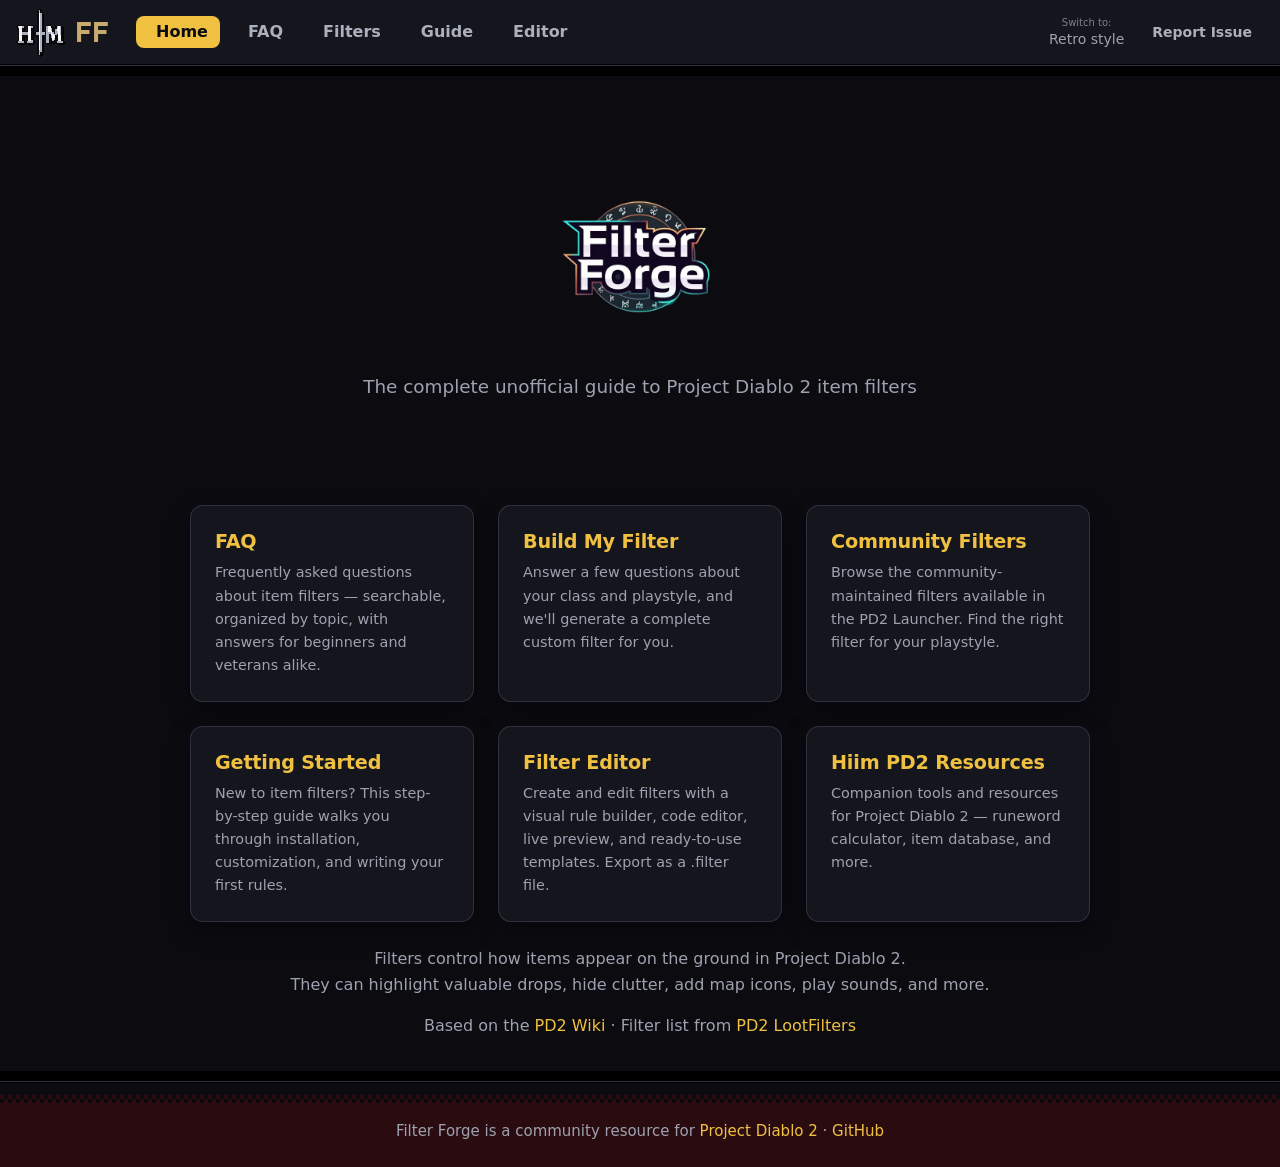
==== index.html @ 800bf3a9 "Make the Modern style the default theme New visitors now get the Modern style; Retro is used only wh" ====
<!DOCTYPE html>
<html lang="en">
<head>
  <meta charset="UTF-8">
  <!-- Google tag (gtag.js) -->
  <script async src="https://www.googletagmanager.com/gtag/js?id=G-MFHSCHGQ9Y"></script>
  <script>
    window.dataLayer = window.dataLayer || [];
    function gtag(){dataLayer.push(arguments);}
    gtag('js', new Date());
    gtag('config', 'G-MFHSCHGQ9Y');
  </script>
  <link rel="icon" href="favicon.ico" type="image/x-icon">
  <meta name="viewport" content="width=device-width, initial-scale=1.0">
  <title>Filter Forge — PD2 Item Filter Resource</title>
  <meta name="description" content="The complete guide to Project Diablo 2 item filters. FAQ, syntax reference, community filters, and getting started guide.">
  <meta property="og:title" content="Filter Forge — PD2 Item Filter Resource">
  <meta property="og:description" content="The complete guide to Project Diablo 2 item filters.">
  <meta property="og:type" content="website">
  <script src="js/theme.js"></script>
  <link rel="stylesheet" href="css/main.css">
</head>
<body>
  <nav class="nav">
    <a href="https://hiimpd2.com" class="nav-home" title="Hiim PD2"><img src="hiimpd2-logo.png" alt="Hiim PD2" class="pixel" width="48" height="48"></a>
    <a href="index.html" class="nav-logo"><img src="logo-nav.png" alt="Filter Forge" class="nav-logo-img"></a>
    <ul class="nav-links" id="nav-links">
      <li><a href="index.html">Home</a></li>
      <li><a href="faq.html">FAQ</a></li>
      <li><a href="filters.html">Filters</a></li>
      <li><a href="guide.html">Guide</a></li>
      <li><a href="editor.html">Editor</a></li>
      <li class="nav-theme-item"><button type="button" class="theme-toggle" aria-label="Switch to the retro style" title="Switch to the retro style"><span class="theme-toggle-hint">Switch to:</span> <span class="theme-toggle-label">Retro style</span></button></li>
    </ul>
    <button type="button" class="theme-toggle" aria-label="Switch to the retro style" title="Switch to the retro style"><span class="theme-toggle-hint">Switch to:</span> <span class="theme-toggle-label">Retro style</span></button>
    <a href="https://github.com/Maaaaaarrk/FilterForge/issues" target="_blank" rel="noopener" class="nav-issue-btn" title="Report an issue">Report Issue</a>
    <button class="nav-hamburger" aria-label="Toggle navigation" aria-controls="nav-links" aria-expanded="false">&#9776;</button>
  </nav>

  <main class="main-content">
    <div class="container">
      <section class="hero">
        <h1><img src="logo.png" alt="Filter Forge" class="hero-logo"></h1>
        <p class="tagline">The complete unofficial guide to Project Diablo 2 item filters</p>
      </section>

      <div class="card-grid">
        <div class="card">
          <a href="faq.html">
            <h2>FAQ</h2>
            <p>Frequently asked questions about item filters — searchable, organized by topic, with answers for beginners and veterans alike.</p>
          </a>
        </div>
        <div class="card">
          <a href="editor.html?wizard=true">
            <h2>Build My Filter</h2>
            <p>Answer a few questions about your class and playstyle, and we'll generate a complete custom filter for you.</p>
          </a>
        </div>
        <div class="card">
          <a href="filters.html">
            <h2>Community Filters</h2>
            <p>Browse the community-maintained filters available in the PD2 Launcher. Find the right filter for your playstyle.</p>
          </a>
        </div>
        <div class="card">
          <a href="guide.html">
            <h2>Getting Started</h2>
            <p>New to item filters? This step-by-step guide walks you through installation, customization, and writing your first rules.</p>
          </a>
        </div>
        <div class="card">
          <a href="editor.html">
            <h2>Filter Editor</h2>
            <p>Create and edit filters with a visual rule builder, code editor, live preview, and ready-to-use templates. Export as a .filter file.</p>
          </a>
        </div>
        <div class="card">
          <a href="https://maaaaaarrk.github.io/Hiim-PD2-Resources/" target="_blank" rel="noopener">
            <h2>Hiim PD2 Resources</h2>
            <p>Companion tools and resources for Project Diablo 2 — runeword calculator, item database, and more.</p>
          </a>
        </div>
      </div>

      <div class="mt-3 text-center">
        <p class="text-muted">Filters control how items appear on the ground in Project Diablo 2.<br>
        They can highlight valuable drops, hide clutter, add map icons, play sounds, and more.</p>
        <p class="text-muted mt-2">
          Based on the <a href="https://wiki.projectdiablo2.com/wiki/Item_Filtering" target="_blank" rel="noopener">PD2 Wiki</a> &middot;
          Filter list from <a href="https://github.com/Project-Diablo-2/LootFilters" target="_blank" rel="noopener">PD2 LootFilters</a>
        </p>
      </div>
    </div>
  </main>

  <footer class="footer">
    <p>Filter Forge is a community resource for <a href="https://www.projectdiablo2.com/" target="_blank" rel="noopener">Project Diablo 2</a> &middot; <a href="https://github.com/Maaaaaarrk/FilterForge" target="_blank" rel="noopener">GitHub</a></p>
  </footer>

  <script src="js/shared.js"></script>
</body>
</html>
---- css/main.css ----
/* ============================================
   Filter Forge — Design System & Shared Styles
   Theme tokens match hiimpd2.com: Modern is the
   default (html[data-theme='modern']); Retro is the
   base styles, used when no data-theme is set.
   ============================================ */

@font-face {
  font-family: 'Pixelify Sans';
  font-style: normal;
  font-weight: 500;
  font-display: swap;
  src: url('../fonts/pixelify-sans-latin-500-normal.woff2') format('woff2');
}

@font-face {
  font-family: 'Silkscreen';
  font-style: normal;
  font-weight: 400;
  font-display: swap;
  src: url('../fonts/silkscreen-latin-400-normal.woff2') format('woff2');
}

@font-face {
  font-family: 'VT323';
  font-style: normal;
  font-weight: 400;
  font-display: swap;
  src: url('../fonts/vt323-latin-400-normal.woff2') format('woff2');
}

/* CSS Custom Properties */
:root {
  color-scheme: dark;

  --p-void: #0b0b10;
  --p-night: #111118;
  --p-panel: #15151d;
  --p-panel-2: #1f1f2a;
  --p-well: #07070a;
  --p-steel-dk: #2e3140;
  --p-steel: #5a5f6e;
  --p-steel-lt: #8a8f9c;
  --p-silver: #aab0bc;
  --p-white: #f7f7f7;
  --p-blood-dk: #2a0b10;
  --p-blood: #5c0f14;
  --p-ember: #a3241a;
  --p-gold-dk: #9c6a14;
  --p-gold: #f0c040;
  --p-gold-lt: #ffe488;
  --p-gold-hover: #ffd24f;
  --p-slate: #3a3d4c;
  --p-slate-lt: #6e7384;
  --ink: #000;

  --bg: var(--p-void);
  --surface: var(--p-panel);
  --surface-raised: var(--p-panel-2);
  --surface-sunken: var(--p-well);
  --surface-hover: #2a2a38;
  --border: var(--p-steel-dk);
  --border-strong: var(--p-steel);
  --border-control: var(--p-slate-lt);
  --frame: var(--p-steel-lt);
  --frame-hi: var(--p-gold);
  --text: #d8d8e0;
  --text-muted: #9ea2b0;
  --text-dim: #8e92a0;
  --text-strong: var(--p-white);
  --heading: var(--p-gold);
  --accent: var(--p-gold);
  --accent-strong: var(--p-gold-lt);
  --accent-shade: var(--p-gold-dk);
  --accent-contrast: var(--p-void);
  --accent-tint: color-mix(in srgb, var(--accent) 14%, transparent);
  --success-tint: color-mix(in srgb, var(--success-text) 10%, transparent);
  --warning-tint: color-mix(in srgb, var(--warning-text) 10%, transparent);
  --danger-tint: color-mix(in srgb, var(--danger-text) 12%, transparent);
  --danger: var(--p-ember);
  --danger-text: #ff6b57;
  --success: #2f8a3c;
  --success-text: #7fe08a;
  --warning-text: var(--p-gold);
  --info-text: #8fb4ff;
  --scrim: rgb(0 0 0 / 0.7);

  --code-comment: var(--text-dim);
  --code-keyword: var(--accent);
  --code-condition: var(--info-text);
  --code-output: var(--text-strong);

  --game-black: #000;
  --game-gray: #808080;
  --game-red: #ff4040;
  --game-green: #00c000;
  --game-blue: #6464ff;
  --game-gold: #c8a040;
  --game-yellow: #ffff40;
  --game-orange: #ff8000;

  --font-heading: 'Pixelify Sans', 'Silkscreen', monospace;
  --font-ui: 'Silkscreen', 'Pixelify Sans', monospace;
  --font-num: 'VT323', ui-monospace, monospace;
  --font-mono: 'VT323', ui-monospace, 'Cascadia Mono', Consolas, monospace;
  --font-code: 'Cascadia Code', 'Fira Code', Consolas, monospace;
  --font-body: system-ui, -apple-system, 'Segoe UI', Roboto, sans-serif;

  --px: 4px;
  --px2: 8px;
  --radius: 0;
  --panel-radius: 0;
  --space-1: 4px;
  --space-2: 8px;
  --space-3: 16px;
  --space-4: 24px;
  --nav-height: 64px;
  --nav-bar-edge: 12px;
  --content-max-width: 900px;

  --outline: 0 calc(-1 * var(--px)) 0 0 var(--ink), 0 var(--px) 0 0 var(--ink), calc(-1 * var(--px)) 0 0 0 var(--ink),
    var(--px) 0 0 0 var(--ink);
  --focus-ring: 0 calc(-1 * var(--px)) 0 0 var(--p-gold), 0 var(--px) 0 0 var(--p-gold),
    calc(-1 * var(--px)) 0 0 0 var(--p-gold), var(--px) 0 0 0 var(--p-gold);
  --drop: var(--px2) var(--px2) 0 0 rgb(0 0 0 / 0.55);
  --dither: repeating-conic-gradient(var(--p-void) 0 25%, var(--p-night) 0 50%) 0 0 / var(--px2) var(--px2);
  --cursor-shape: polygon(0 0, 50% 0, 50% 17%, 100% 17%, 100% 83%, 50% 83%, 50% 100%, 0 100%);
  --step: 120ms steps(2, end);
  --text-case: uppercase;
  --font-smoothing: none;
  --heading-shadow: 2px 2px 0 var(--ink);
  --heading-weight: 500;
  --ui-weight: 400;
  --num-scale: 1;

  --button-bg: var(--p-slate);
  --button-shadow: var(--outline), inset calc(-1 * var(--px)) calc(-1 * var(--px)) 0 0 var(--p-steel-dk),
    inset var(--px) var(--px) 0 0 var(--p-slate-lt);
  --button-shadow-pressed: var(--outline), inset var(--px) var(--px) 0 0 var(--p-steel-dk);
  --button-primary-shadow: var(--outline), inset calc(-1 * var(--px)) calc(-1 * var(--px)) 0 0 var(--accent-shade),
    inset var(--px) var(--px) 0 0 var(--accent-strong);
  --button-primary-hover: var(--p-gold-hover);
  --chip-shadow: 0 0 0 2px var(--ink), inset calc(-1 * var(--px)) calc(-1 * var(--px)) 0 0 var(--p-steel-dk);
  --chip-shadow-on: 0 0 0 2px var(--ink), inset var(--px) var(--px) 0 0 var(--accent-shade);
  --panel-bg: linear-gradient(var(--surface-raised) 0 var(--px2), var(--surface) var(--px2));
  --panel-shadow: var(--outline), inset 0 0 0 var(--px) var(--frame), inset 0 0 0 var(--px2) var(--ink), var(--drop);
  --panel-shadow-hover: var(--outline), inset 0 0 0 var(--px) var(--accent), inset 0 0 0 var(--px2) var(--ink), var(--drop);
  --panel-header-bg: var(--p-blood-dk);
  --panel-pad: var(--px2);
  --well-shadow: var(--outline), inset var(--px) var(--px) 0 0 var(--ink);
  --select-arrow: url("data:image/svg+xml,%3Csvg xmlns='http://www.w3.org/2000/svg' viewBox='0 0 4 3' shape-rendering='crispEdges'%3E%3Cpath fill='%23f0c040' d='M0 0h4v1H0zM1 1h2v1H1z'/%3E%3C/svg%3E");
}

html[data-theme='modern'] {
  --font-heading: var(--font-body);
  --font-ui: var(--font-body);
  --font-num: var(--font-body);
  --font-mono: ui-monospace, 'Cascadia Mono', Consolas, monospace;

  --px: 1px;
  --px2: 2px;
  --radius: 8px;
  --panel-radius: 12px;
  --outline: 0 0 0 1px var(--border);
  --focus-ring: 0 0 0 2px var(--accent);
  --drop: 0 8px 24px rgb(0 0 0 / 0.35);
  --dither: var(--bg);
  --step: 150ms ease;
  --frame: var(--border);
  --frame-hi: transparent;
  --text-case: none;
  --font-smoothing: antialiased;
  --heading-shadow: none;
  --heading-weight: 700;
  --ui-weight: 600;
  --num-scale: 0.78;

  --button-bg: var(--surface-raised);
  --button-shadow: 0 0 0 1px var(--border-strong);
  --button-shadow-pressed: 0 0 0 1px var(--border-strong);
  --button-primary-shadow: none;
  --button-primary-hover: var(--accent-strong);
  --chip-shadow: 0 0 0 1px var(--border);
  --chip-shadow-on: none;
  --panel-bg: var(--surface);
  --panel-shadow: 0 0 0 1px var(--border), var(--drop);
  --panel-shadow-hover: 0 0 0 1px var(--accent), var(--drop);
  --panel-header-bg: var(--surface-raised);
  --panel-pad: 0px;
  --well-shadow: 0 0 0 1px var(--border);

  font-variant-numeric: tabular-nums;
}

/* Reset */
*, *::before, *::after {
  box-sizing: border-box;
  margin: 0;
  padding: 0;
}

html {
  scroll-behavior: smooth;
  scroll-padding-top: calc(var(--nav-height) + var(--nav-bar-edge) + 20px);
}

body {
  font-family: var(--font-body);
  background: var(--bg);
  background: var(--dither);
  color: var(--text);
  line-height: 1.6;
  min-height: 100vh;
  display: flex;
  flex-direction: column;
  overflow-x: clip;
}

img.pixel {
  image-rendering: pixelated;
}

:focus-visible {
  outline: none;
  box-shadow: var(--focus-ring);
}

/* Typography */
h1, h2, h3, h4, h5, h6 {
  font-family: var(--font-heading);
  font-weight: var(--heading-weight);
  text-transform: var(--text-case);
  color: var(--heading);
  line-height: 1.2;
  letter-spacing: 0.02em;
  text-shadow: var(--heading-shadow);
  -webkit-font-smoothing: var(--font-smoothing);
}

html[data-theme='modern'] :is(h1, h2, h3, h4, h5, h6) {
  letter-spacing: -0.01em;
}

h1 { font-size: clamp(1.75rem, 5vw, 2.25rem); margin-bottom: 1rem; }
h2 { font-size: 1.5rem; margin-bottom: 0.75rem; }
h3 { font-size: 1.2rem; margin-bottom: 0.5rem; }

a {
  color: var(--accent);
  text-decoration: none;
  transition: color var(--step);
}

a:hover {
  color: var(--accent-strong);
  text-decoration: underline;
  text-decoration-thickness: 2px;
  text-underline-offset: 4px;
}

p { margin-bottom: 0.75rem; }

code {
  font-family: var(--font-mono);
  font-size: calc(1.2em * var(--num-scale));
  color: var(--text-strong);
  background: var(--surface-sunken);
  padding: 0 0.3em;
  border-radius: calc(var(--radius) / 2);
}

pre {
  background: var(--surface-sunken);
  box-shadow: var(--well-shadow);
  border-radius: var(--radius);
  margin: var(--px) var(--px) 1rem;
  padding: 1rem;
  overflow-x: auto;
  position: relative;
}

pre code {
  background: none;
  padding: 0;
  line-height: 1.35;
}

/* Navigation */
.nav {
  position: fixed;
  top: 0;
  left: 0;
  right: 0;
  height: var(--nav-height);
  background: var(--surface);
  box-shadow: 0 var(--px) 0 0 var(--ink), 0 var(--px2) 0 0 var(--p-steel-dk), 0 var(--nav-bar-edge) 0 0 var(--ink);
  display: flex;
  align-items: center;
  gap: var(--space-2);
  padding: 0 var(--space-3);
  z-index: 1000;
}

.nav-home,
.nav-logo {
  display: inline-flex;
  flex: none;
}

.nav-home img {
  display: block;
  width: 48px;
  height: 48px;
  filter: drop-shadow(var(--px) var(--px) 0 var(--ink));
}

.nav-logo {
  margin-right: var(--space-3);
}

.nav-logo-img {
  display: block;
  height: 40px;
  width: auto;
}

.nav-home:focus-visible,
.nav-logo:focus-visible {
  box-shadow: none;
  outline: var(--px) solid var(--accent);
  outline-offset: var(--px);
}

.nav-links {
  display: flex;
  gap: var(--space-2);
  list-style: none;
}

.nav-links a {
  position: relative;
  display: block;
  padding: 4px 12px 4px 20px;
  font-family: var(--font-ui);
  font-size: 16px;
  font-weight: var(--ui-weight);
  line-height: 24px;
  text-transform: var(--text-case);
  color: var(--p-silver);
  border-radius: var(--radius);
  -webkit-font-smoothing: var(--font-smoothing);
}

.nav-links a::before {
  content: '';
  position: absolute;
  left: 6px;
  top: 50%;
  width: 8px;
  height: 12px;
  margin-top: -6px;
  background: currentColor;
  clip-path: var(--cursor-shape);
  opacity: 0;
}

.nav-links a:hover {
  color: var(--accent);
  text-decoration: none;
}

.nav-links a:hover::before {
  opacity: 1;
  animation: pixel-blink 800ms steps(1) infinite;
}

.nav-links a.active {
  color: var(--accent-contrast);
  background: var(--accent);
  box-shadow: var(--button-primary-shadow);
}

.nav-theme-item {
  display: none;
}

.theme-toggle {
  display: flex;
  flex-direction: column;
  align-items: center;
  gap: 2px;
  margin-left: auto;
  padding: var(--space-1) var(--space-2);
  font-family: var(--font-ui);
  font-size: 14px;
  line-height: 1.2;
  text-transform: var(--text-case);
  color: var(--text-muted);
  background: none;
  border: 0;
  border-radius: var(--radius);
  cursor: pointer;
  white-space: nowrap;
  -webkit-font-smoothing: var(--font-smoothing);
}

.theme-toggle-hint {
  font-size: 10px;
  opacity: 0.75;
}

.theme-toggle:hover {
  color: var(--accent-strong);
}

.nav-issue-btn {
  flex: none;
  padding: var(--space-1) 12px;
  font-family: var(--font-ui);
  font-size: 14px;
  font-weight: var(--ui-weight);
  line-height: 20px;
  text-transform: var(--text-case);
  color: var(--p-silver);
  border-radius: var(--radius);
  white-space: nowrap;
  -webkit-font-smoothing: var(--font-smoothing);
}

.nav-issue-btn:hover {
  color: var(--accent);
  background: var(--surface-raised);
  text-decoration: none;
}

.nav-hamburger {
  display: none;
  flex: none;
  min-width: 40px;
  min-height: 40px;
  margin: var(--px);
  padding: 0 10px;
  font-size: 1.25rem;
  line-height: 1;
  color: var(--p-silver);
  background: var(--button-bg);
  border: 0;
  border-radius: var(--radius);
  box-shadow: var(--button-shadow);
  cursor: pointer;
}

.nav-hamburger:hover,
.nav-hamburger[aria-expanded="true"] {
  color: var(--accent-contrast);
  background: var(--accent);
  box-shadow: var(--button-primary-shadow);
}

.nav-hamburger:focus-visible {
  box-shadow: var(--focus-ring);
}

@keyframes pixel-blink {
  50% { opacity: 0; }
}

@keyframes pixel-bob {
  50% { transform: translateY(var(--px)); }
}

/* Main Content */
.main-content {
  flex: 1;
  margin-top: calc(var(--nav-height) + var(--nav-bar-edge));
  padding: 2rem 1.5rem;
}

.container {
  max-width: var(--content-max-width);
  margin: 0 auto;
}

/* Footer */
.footer {
  margin-top: auto;
  padding: 36px 1.5rem 1.5rem;
  text-align: center;
  color: var(--text-muted);
  font-size: 0.9375rem;
  background: repeating-conic-gradient(var(--p-void) 0 25%, var(--p-blood-dk) 0 50%) 0 12px / 8px 8px repeat-x,
    linear-gradient(transparent 20px, var(--p-blood-dk) 20px);
  box-shadow: 0 calc(-1 * var(--px)) 0 0 var(--ink), 0 calc(-1 * var(--px2)) 0 0 var(--p-steel-dk), 0 -12px 0 0 var(--ink);
}

.footer p {
  margin: 0;
}

.footer a {
  color: var(--accent);
}

/* Cards */
.card-grid {
  display: grid;
  grid-template-columns: repeat(auto-fit, minmax(250px, 1fr));
  gap: 1.5rem;
  margin-top: 1.5rem;
}

.card {
  margin: var(--px);
  background: var(--panel-bg);
  border-radius: var(--panel-radius);
  box-shadow: var(--panel-shadow);
  transition: box-shadow var(--step);
}

.card:hover {
  box-shadow: var(--panel-shadow-hover);
}

.card h2 {
  font-size: 1.2rem;
  margin-bottom: 0.5rem;
}

.card p {
  color: var(--text-muted);
  font-size: 0.9rem;
  margin-bottom: 0;
}

.card a {
  display: block;
  height: 100%;
  padding: 1.5rem;
  color: inherit;
  border-radius: inherit;
}

.card a:hover {
  text-decoration: none;
}

/* Hero Section */
.hero-logo {
  display: block;
  margin: 0 auto 1rem;
  max-width: 200px;
  height: auto;
}

.hero {
  text-align: center;
  padding: 3rem 0;
}

.hero h1 {
  margin-bottom: 0.5rem;
}

.hero .tagline {
  color: var(--text-muted);
  font-size: 1.15rem;
  margin-bottom: 2rem;
}

/* Callout Boxes */
.callout {
  --callout-tone: var(--info-text);
  position: relative;
  margin: var(--px) var(--px) 1rem;
  padding: 1rem 2.25rem 1rem 1.25rem;
  background: var(--ink);
  border-radius: var(--panel-radius);
  box-shadow: var(--outline), inset 0 0 0 var(--px) var(--p-white), inset 0 0 0 var(--px2) var(--ink),
    inset calc(var(--px2) + var(--px)) 0 0 0 var(--callout-tone);
}

.callout > :last-child {
  margin-bottom: 0;
}

.callout::after {
  content: '';
  position: absolute;
  right: 16px;
  bottom: 12px;
  width: 12px;
  height: 8px;
  background: var(--accent);
  clip-path: polygon(0 0, 100% 0, 100% 50%, 66% 50%, 66% 100%, 33% 100%, 33% 50%, 0 50%);
  animation: pixel-bob 700ms steps(2) infinite;
}

.callout.warning {
  --callout-tone: var(--warning-text);
}

.callout.success {
  --callout-tone: var(--success-text);
}

html[data-theme='modern'] .callout {
  background: var(--surface);
  box-shadow: 0 0 0 1px var(--border), inset 4px 0 0 0 var(--callout-tone);
}

html[data-theme='modern'] .callout::after {
  display: none;
}

/* Copy Button */
.copy-btn {
  position: absolute;
  top: 0.5rem;
  right: 0.5rem;
  padding: 0 var(--space-2);
  font-family: var(--font-ui);
  font-size: 12px;
  font-weight: var(--ui-weight);
  line-height: 20px;
  text-transform: var(--text-case);
  color: var(--text);
  background: var(--button-bg);
  border: 0;
  border-radius: var(--radius);
  box-shadow: var(--button-shadow);
  cursor: pointer;
  -webkit-font-smoothing: var(--font-smoothing);
}

.copy-btn:hover {
  color: var(--accent-strong);
}

.copy-btn.copied {
  color: var(--accent-contrast);
  background: var(--success-text);
}

/* Tables */
table {
  width: 100%;
  border-collapse: separate;
  border-spacing: 0 2px;
  margin-bottom: 1rem;
  background: var(--ink);
  box-shadow: var(--outline);
  border-radius: var(--radius);
}

th, td {
  text-align: left;
  padding: 0.4rem 0.75rem;
}

th {
  font-family: var(--font-heading);
  font-weight: var(--heading-weight);
  font-size: 0.95rem;
  letter-spacing: 0.04em;
  text-transform: var(--text-case);
  color: var(--accent);
  background: var(--p-blood-dk);
  -webkit-font-smoothing: var(--font-smoothing);
}

html[data-theme='modern'] table {
  background: var(--surface);
  border-spacing: 0;
}

html[data-theme='modern'] th {
  background: var(--surface-raised);
}

td {
  font-size: 0.9rem;
  background: var(--surface);
}

tbody tr:nth-child(even) td {
  background: var(--surface-raised);
}

tbody tr:hover td {
  background: var(--surface-hover);
}

/* Page Title */
.page-title {
  text-align: center;
  margin-bottom: 2rem;
}

/* Search Input (shared base) */
.search-input {
  --control-ring: var(--border-control);
  width: calc(100% - var(--px2));
  max-width: 500px;
  margin: var(--px);
  padding: var(--px) 12px;
  background: var(--surface-sunken);
  border: 0;
  border-radius: var(--radius);
  box-shadow: 0 calc(-1 * var(--px)) 0 0 var(--control-ring), 0 var(--px) 0 0 var(--control-ring),
    calc(-1 * var(--px)) 0 0 0 var(--control-ring), var(--px) 0 0 0 var(--control-ring), inset var(--px) var(--px) 0 0 var(--ink);
  color: var(--text-strong);
  font-family: var(--font-num);
  font-size: calc(1.5rem * var(--num-scale));
  line-height: 1.4;
  outline: none;
}

.search-wrap {
  text-align: center;
  margin-bottom: 1.5rem;
}

.search-wrap .search-input {
  font-size: calc(1.75rem * var(--num-scale));
  padding: var(--space-1) 14px;
}

html[data-theme='modern'] .search-input {
  padding: 10px 14px;
  box-shadow: 0 0 0 1px var(--control-ring);
}

.search-input::placeholder {
  color: var(--text-dim);
}

.search-input:focus {
  --control-ring: var(--accent);
}

/* Utility */
.text-muted { color: var(--text-muted); }
.text-center { text-align: center; }
.mt-1 { margin-top: 0.5rem; }
.mt-2 { margin-top: 1rem; }
.mt-3 { margin-top: 1.5rem; }
.mb-1 { margin-bottom: 0.5rem; }
.mb-2 { margin-bottom: 1rem; }
.mb-3 { margin-bottom: 1.5rem; }

/* Responsive */
@media (max-width: 960px) {
  .nav-links {
    display: none;
    position: absolute;
    top: 100%;
    left: 0;
    right: 0;
    margin-top: var(--nav-bar-edge);
    background: var(--surface-raised);
    box-shadow: 0 var(--px) 0 0 var(--ink), inset 0 calc(-1 * var(--px)) 0 0 var(--frame), var(--drop);
    flex-direction: column;
    gap: var(--space-1);
    padding: var(--space-3);
  }

  .nav-links.open {
    display: flex;
  }

  .nav-links a {
    padding: 8px 12px 8px 24px;
  }

  .nav-links a::before {
    left: 8px;
  }

  .nav-logo {
    margin-right: auto;
  }

  .nav > .theme-toggle {
    display: none;
  }

  .nav-theme-item {
    display: block;
  }

  .nav-theme-item .theme-toggle {
    flex-direction: row;
    align-items: baseline;
    gap: var(--space-2);
    margin: var(--space-2) 0 0;
    padding: 8px 12px 8px 24px;
    font-size: 16px;
  }

  .nav-hamburger {
    display: block;
  }
}

@media (max-width: 768px) {
  .hero .tagline {
    font-size: 1rem;
  }

  .card-grid {
    grid-template-columns: 1fr;
  }

  .main-content {
    padding: 1.5rem 1rem;
  }
}

@media (max-width: 480px) {
  .nav {
    padding: 0 var(--space-2);
  }

  .nav-home img {
    width: 40px;
    height: 40px;
  }

  .nav-logo-img {
    height: 32px;
  }
}

@media (prefers-reduced-motion: reduce) {
  *, *::before, *::after {
    animation: none !important;
    transition: none !important;
  }
}
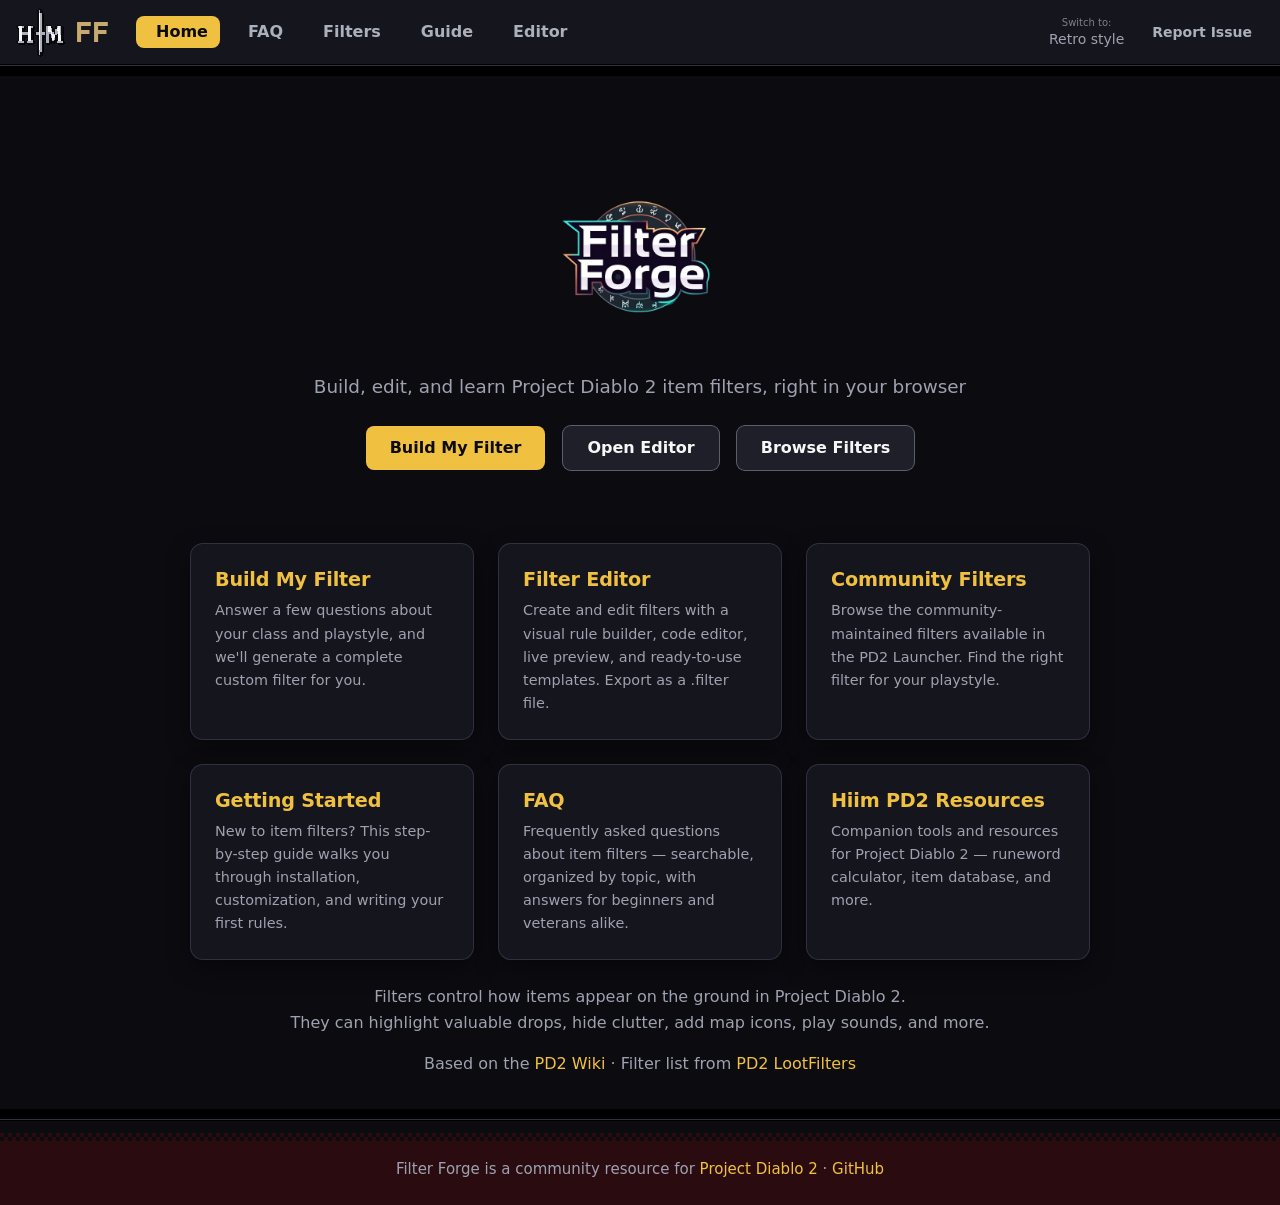
==== commit 712beac1: "Lead the homepage with the filter builder and editor Add Build My Filter, Open Editor and Browse Fil" ====
--- a/index.html
+++ b/index.html
@@ -13,17 +13,19 @@
   <link rel="icon" href="favicon.ico" type="image/x-icon">
   <meta name="viewport" content="width=device-width, initial-scale=1.0">
   <title>Filter Forge — PD2 Item Filter Resource</title>
-  <meta name="description" content="The complete guide to Project Diablo 2 item filters. FAQ, syntax reference, community filters, and getting started guide.">
+  <meta name="description" content="Build and edit Project Diablo 2 item filters in your browser: a guided filter builder, a visual editor with live preview, community filters, a FAQ, and a getting started guide.">
   <meta property="og:title" content="Filter Forge — PD2 Item Filter Resource">
-  <meta property="og:description" content="The complete guide to Project Diablo 2 item filters.">
+  <meta property="og:description" content="Build, edit, and learn Project Diablo 2 item filters in your browser.">
   <meta property="og:type" content="website">
   <script src="js/theme.js"></script>
   <link rel="stylesheet" href="css/main.css">
 </head>
 <body>
+  <a class="skip-link" href="#main">Skip to content</a>
   <nav class="nav">
     <a href="https://hiimpd2.com" class="nav-home" title="Hiim PD2"><img src="hiimpd2-logo.png" alt="Hiim PD2" class="pixel" width="48" height="48"></a>
     <a href="index.html" class="nav-logo"><img src="logo-nav.png" alt="Filter Forge" class="nav-logo-img"></a>
+    <button type="button" class="nav-hamburger" aria-label="Toggle navigation" aria-controls="nav-links" aria-expanded="false">&#9776;</button>
     <ul class="nav-links" id="nav-links">
       <li><a href="index.html">Home</a></li>
       <li><a href="faq.html">FAQ</a></li>
@@ -34,27 +36,31 @@
     </ul>
     <button type="button" class="theme-toggle" aria-label="Switch to the retro style" title="Switch to the retro style"><span class="theme-toggle-hint">Switch to:</span> <span class="theme-toggle-label">Retro style</span></button>
     <a href="https://github.com/Maaaaaarrk/FilterForge/issues" target="_blank" rel="noopener" class="nav-issue-btn" title="Report an issue">Report Issue</a>
-    <button class="nav-hamburger" aria-label="Toggle navigation" aria-controls="nav-links" aria-expanded="false">&#9776;</button>
   </nav>
 
-  <main class="main-content">
+  <main class="main-content" id="main">
     <div class="container">
       <section class="hero">
         <h1><img src="logo.png" alt="Filter Forge" class="hero-logo"></h1>
-        <p class="tagline">The complete unofficial guide to Project Diablo 2 item filters</p>
+        <p class="tagline">Build, edit, and learn Project Diablo 2 item filters, right in your browser</p>
+        <div class="hero-actions">
+          <a href="editor.html?wizard=true" class="btn-cta btn-cta-primary">Build My Filter</a>
+          <a href="editor.html" class="btn-cta">Open Editor</a>
+          <a href="filters.html" class="btn-cta">Browse Filters</a>
+        </div>
       </section>
 
       <div class="card-grid">
         <div class="card">
-          <a href="faq.html">
-            <h2>FAQ</h2>
-            <p>Frequently asked questions about item filters — searchable, organized by topic, with answers for beginners and veterans alike.</p>
+          <a href="editor.html?wizard=true">
+            <h2>Build My Filter</h2>
+            <p>Answer a few questions about your class and playstyle, and we'll generate a complete custom filter for you.</p>
           </a>
         </div>
         <div class="card">
-          <a href="editor.html?wizard=true">
-            <h2>Build My Filter</h2>
-            <p>Answer a few questions about your class and playstyle, and we'll generate a complete custom filter for you.</p>
+          <a href="editor.html">
+            <h2>Filter Editor</h2>
+            <p>Create and edit filters with a visual rule builder, code editor, live preview, and ready-to-use templates. Export as a .filter file.</p>
           </a>
         </div>
         <div class="card">
@@ -70,9 +76,9 @@
           </a>
         </div>
         <div class="card">
-          <a href="editor.html">
-            <h2>Filter Editor</h2>
-            <p>Create and edit filters with a visual rule builder, code editor, live preview, and ready-to-use templates. Export as a .filter file.</p>
+          <a href="faq.html">
+            <h2>FAQ</h2>
+            <p>Frequently asked questions about item filters — searchable, organized by topic, with answers for beginners and veterans alike.</p>
           </a>
         </div>
         <div class="card">
--- a/css/main.css
+++ b/css/main.css
@@ -225,6 +225,30 @@
   box-shadow: var(--focus-ring);
 }
 
+/* Skip link: off-screen until keyboard focus */
+.skip-link {
+  position: fixed;
+  top: var(--space-2);
+  left: var(--space-2);
+  z-index: 1100;
+  padding: var(--space-2) var(--space-3);
+  font-family: var(--font-ui);
+  font-weight: var(--ui-weight);
+  text-transform: var(--text-case);
+  color: var(--accent-contrast);
+  background: var(--accent);
+  border-radius: var(--radius);
+  transform: translateY(calc(-100% - var(--space-4)));
+  -webkit-font-smoothing: var(--font-smoothing);
+}
+
+.skip-link:focus,
+.skip-link:focus-visible {
+  transform: none;
+  color: var(--accent-contrast);
+  text-decoration: none;
+}
+
 /* Typography */
 h1, h2, h3, h4, h5, h6 {
   font-family: var(--font-heading);
@@ -436,8 +460,8 @@
 .nav-hamburger {
   display: none;
   flex: none;
-  min-width: 40px;
-  min-height: 40px;
+  min-width: 44px;
+  min-height: 44px;
   margin: var(--px);
   padding: 0 10px;
   font-size: 1.25rem;
@@ -564,7 +588,57 @@
 .hero .tagline {
   color: var(--text-muted);
   font-size: 1.15rem;
-  margin-bottom: 2rem;
+  margin-bottom: 1.5rem;
+}
+
+.hero-actions {
+  display: flex;
+  flex-wrap: wrap;
+  justify-content: center;
+  gap: var(--space-3);
+}
+
+.btn-cta {
+  display: inline-flex;
+  align-items: center;
+  justify-content: center;
+  min-height: 44px;
+  margin: var(--px);
+  padding: var(--space-2) var(--space-4);
+  font-family: var(--font-ui);
+  font-size: 16px;
+  font-weight: var(--ui-weight);
+  line-height: 24px;
+  text-transform: var(--text-case);
+  color: var(--text-strong);
+  background: var(--button-bg);
+  border-radius: var(--radius);
+  box-shadow: var(--button-shadow);
+  -webkit-font-smoothing: var(--font-smoothing);
+}
+
+.btn-cta:hover {
+  color: var(--accent-strong);
+  text-decoration: none;
+}
+
+.btn-cta:active {
+  box-shadow: var(--button-shadow-pressed);
+}
+
+.btn-cta.btn-cta-primary {
+  color: var(--accent-contrast);
+  background: var(--accent);
+  box-shadow: var(--button-primary-shadow);
+}
+
+.btn-cta.btn-cta-primary:hover {
+  color: var(--accent-contrast);
+  background: var(--button-primary-hover);
+}
+
+.btn-cta:focus-visible {
+  box-shadow: var(--focus-ring);
 }
 
 /* Callout Boxes */
@@ -739,6 +813,7 @@
 }
 
 /* Utility */
+.hidden { display: none !important; }
 .text-muted { color: var(--text-muted); }
 .text-center { text-align: center; }
 .mt-1 { margin-top: 0.5rem; }
@@ -831,6 +906,25 @@
   }
 }
 
+/* Touch screens: keep tap targets at least 44px */
+@media (pointer: coarse) {
+  .nav-issue-btn,
+  .copy-btn {
+    display: inline-flex;
+    align-items: center;
+    justify-content: center;
+    min-width: 44px;
+    min-height: 44px;
+  }
+
+  .nav-links a,
+  .nav-theme-item .theme-toggle {
+    min-height: 44px;
+    display: flex;
+    align-items: center;
+  }
+}
+
 @media (prefers-reduced-motion: reduce) {
   *, *::before, *::after {
     animation: none !important;
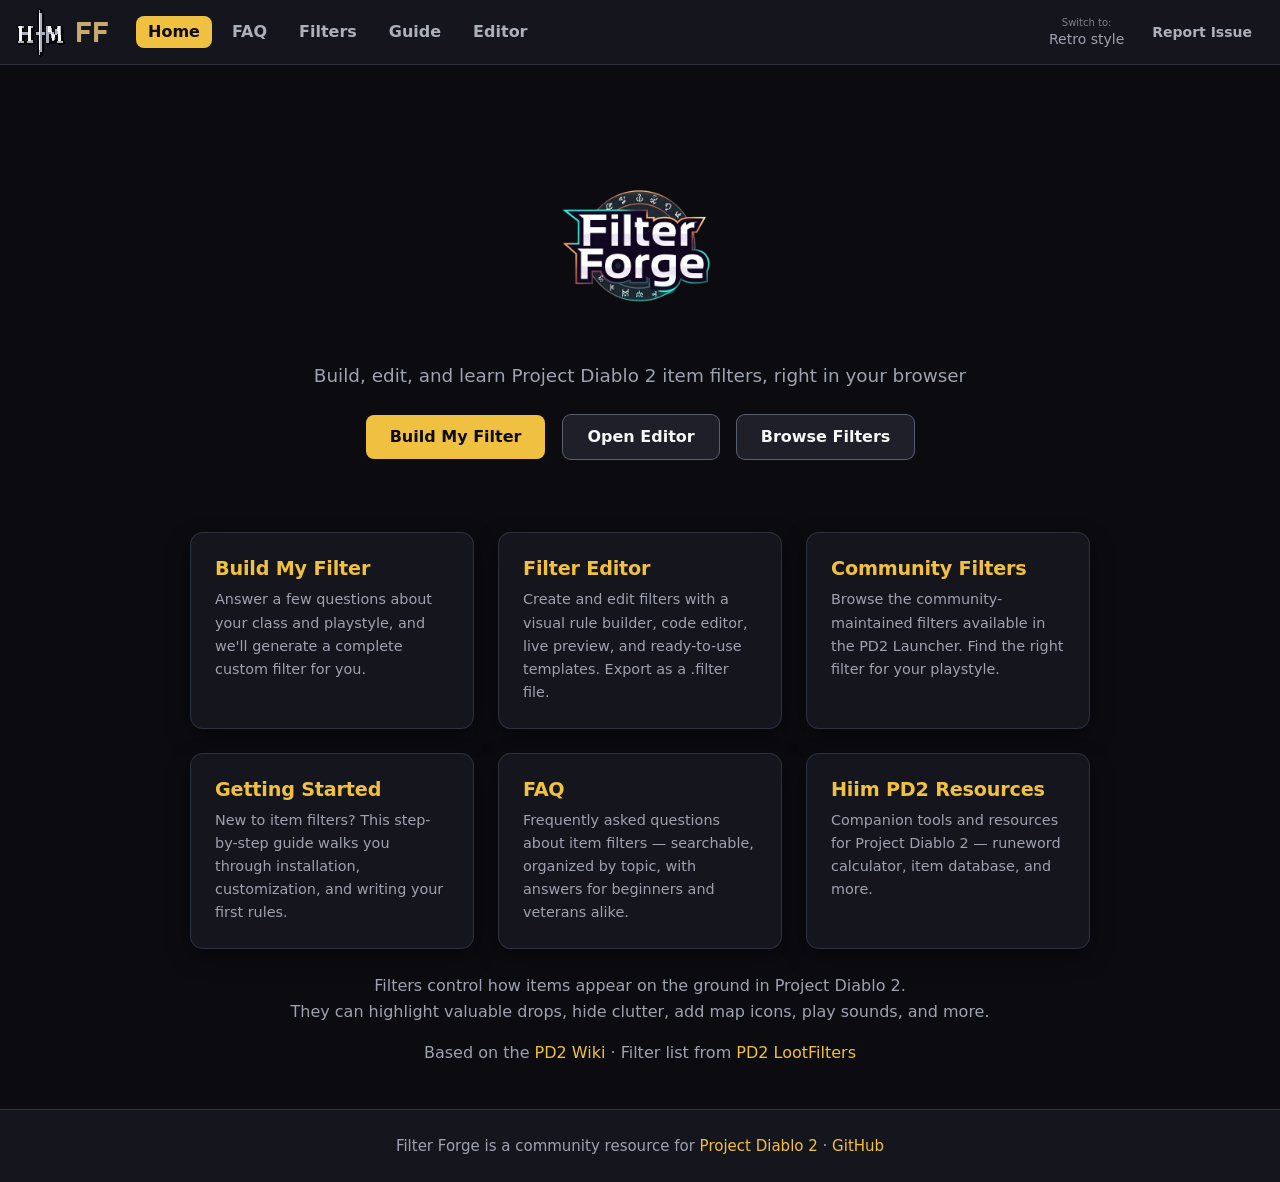
==== commit 91d3434b: "Source the filters page from the editor's list and show file counts The filters page fetched the ups" ====
--- a/index.html
+++ b/index.html
@@ -94,7 +94,7 @@
         They can highlight valuable drops, hide clutter, add map icons, play sounds, and more.</p>
         <p class="text-muted mt-2">
           Based on the <a href="https://wiki.projectdiablo2.com/wiki/Item_Filtering" target="_blank" rel="noopener">PD2 Wiki</a> &middot;
-          Filter list from <a href="https://github.com/Project-Diablo-2/LootFilters" target="_blank" rel="noopener">PD2 LootFilters</a>
+          Filter list from <a href="https://github.com/Maaaaaarrk/LootFilters" target="_blank" rel="noopener">PD2 LootFilters</a>
         </p>
       </div>
     </div>
--- a/css/main.css
+++ b/css/main.css
@@ -188,6 +188,7 @@
   --panel-header-bg: var(--surface-raised);
   --panel-pad: 0px;
   --well-shadow: 0 0 0 1px var(--border);
+  --nav-bar-edge: 1px;
 
   font-variant-numeric: tabular-nums;
 }
@@ -325,6 +326,10 @@
   z-index: 1000;
 }
 
+html[data-theme='modern'] .nav {
+  box-shadow: 0 var(--nav-bar-edge) 0 0 var(--border);
+}
+
 .nav-home,
 .nav-logo {
   display: inline-flex;
@@ -351,8 +356,8 @@
 .nav-home:focus-visible,
 .nav-logo:focus-visible {
   box-shadow: none;
-  outline: var(--px) solid var(--accent);
-  outline-offset: var(--px);
+  outline: max(2px, var(--px)) solid var(--accent);
+  outline-offset: max(2px, var(--px));
 }
 
 .nav-links {
@@ -396,6 +401,15 @@
 .nav-links a:hover::before {
   opacity: 1;
   animation: pixel-blink 800ms steps(1) infinite;
+}
+
+/* Modern has no blinking pixel cursor, so drop its gutter */
+html[data-theme='modern'] .nav-links a {
+  padding-left: 12px;
+}
+
+html[data-theme='modern'] .nav-links a::before {
+  display: none;
 }
 
 .nav-links a.active {
@@ -517,6 +531,12 @@
   box-shadow: 0 calc(-1 * var(--px)) 0 0 var(--ink), 0 calc(-1 * var(--px2)) 0 0 var(--p-steel-dk), 0 -12px 0 0 var(--ink);
 }
 
+html[data-theme='modern'] .footer {
+  padding-top: 1.5rem;
+  background: var(--surface);
+  box-shadow: 0 -1px 0 0 var(--border);
+}
+
 .footer p {
   margin: 0;
 }
@@ -812,6 +832,10 @@
   --control-ring: var(--accent);
 }
 
+html[data-theme='modern'] .search-input:focus-visible {
+  box-shadow: var(--focus-ring);
+}
+
 /* Utility */
 .hidden { display: none !important; }
 .text-muted { color: var(--text-muted); }
@@ -851,6 +875,11 @@
     left: 8px;
   }
 
+  html[data-theme='modern'] .nav-links a,
+  html[data-theme='modern'] .nav-theme-item .theme-toggle {
+    padding-left: 12px;
+  }
+
   .nav-logo {
     margin-right: auto;
   }
@@ -926,6 +955,10 @@
 }
 
 @media (prefers-reduced-motion: reduce) {
+  html {
+    scroll-behavior: auto;
+  }
+
   *, *::before, *::after {
     animation: none !important;
     transition: none !important;
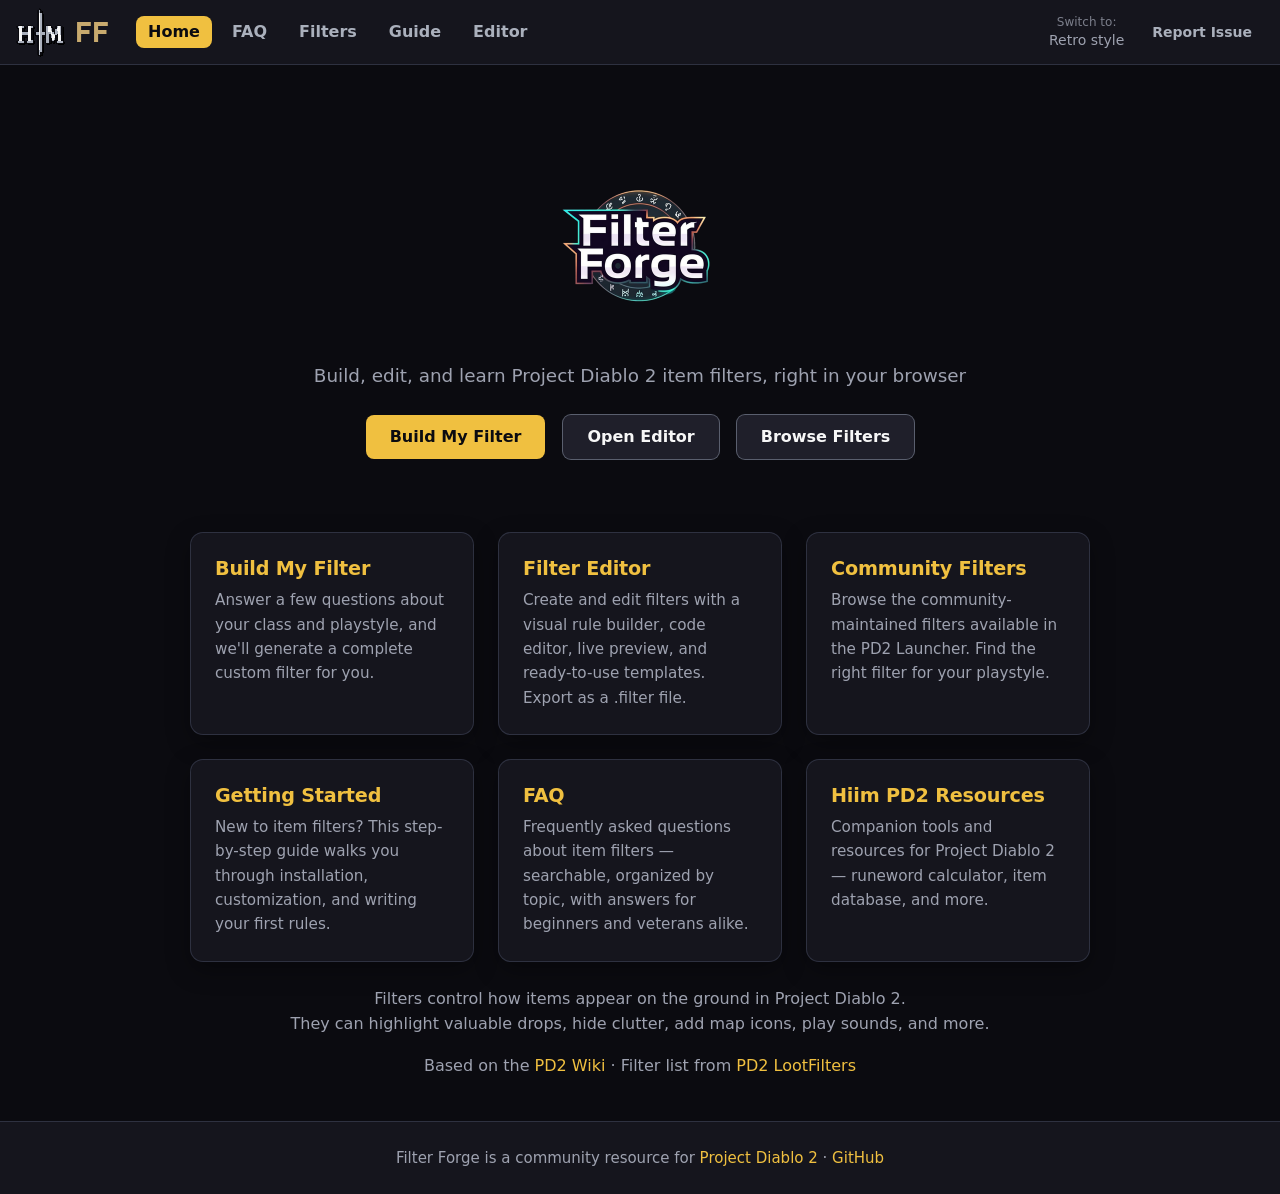
==== commit bc616240: "Serve a 400px hero logo and size the logo images The homepage loaded the 1024px, 300KB logo.png to s" ====
--- a/index.html
+++ b/index.html
@@ -24,7 +24,7 @@
   <a class="skip-link" href="#main">Skip to content</a>
   <nav class="nav">
     <a href="https://hiimpd2.com" class="nav-home" title="Hiim PD2"><img src="hiimpd2-logo.png" alt="Hiim PD2" class="pixel" width="48" height="48"></a>
-    <a href="index.html" class="nav-logo"><img src="logo-nav.png" alt="Filter Forge" class="nav-logo-img"></a>
+    <a href="index.html" class="nav-logo"><img src="logo-nav.png" alt="Filter Forge" class="nav-logo-img" width="40" height="40"></a>
     <button type="button" class="nav-hamburger" aria-label="Toggle navigation" aria-controls="nav-links" aria-expanded="false">&#9776;</button>
     <ul class="nav-links" id="nav-links">
       <li><a href="index.html">Home</a></li>
@@ -41,7 +41,7 @@
   <main class="main-content" id="main">
     <div class="container">
       <section class="hero">
-        <h1><img src="logo.png" alt="Filter Forge" class="hero-logo"></h1>
+        <h1><img src="logo-400.png" alt="Filter Forge" class="hero-logo" width="200" height="200"></h1>
         <p class="tagline">Build, edit, and learn Project Diablo 2 item filters, right in your browser</p>
         <div class="hero-actions">
           <a href="editor.html?wizard=true" class="btn-cta btn-cta-primary">Build My Filter</a>
--- a/css/main.css
+++ b/css/main.css
@@ -443,7 +443,7 @@
 }
 
 .theme-toggle-hint {
-  font-size: 10px;
+  font-size: 0.75rem;
   opacity: 0.75;
 }
 
@@ -572,7 +572,7 @@
 
 .card p {
   color: var(--text-muted);
-  font-size: 0.9rem;
+  font-size: 0.95rem;
   margin-bottom: 0;
 }
 
@@ -772,7 +772,7 @@
 }
 
 td {
-  font-size: 0.9rem;
+  font-size: 0.95rem;
   background: var(--surface);
 }
 
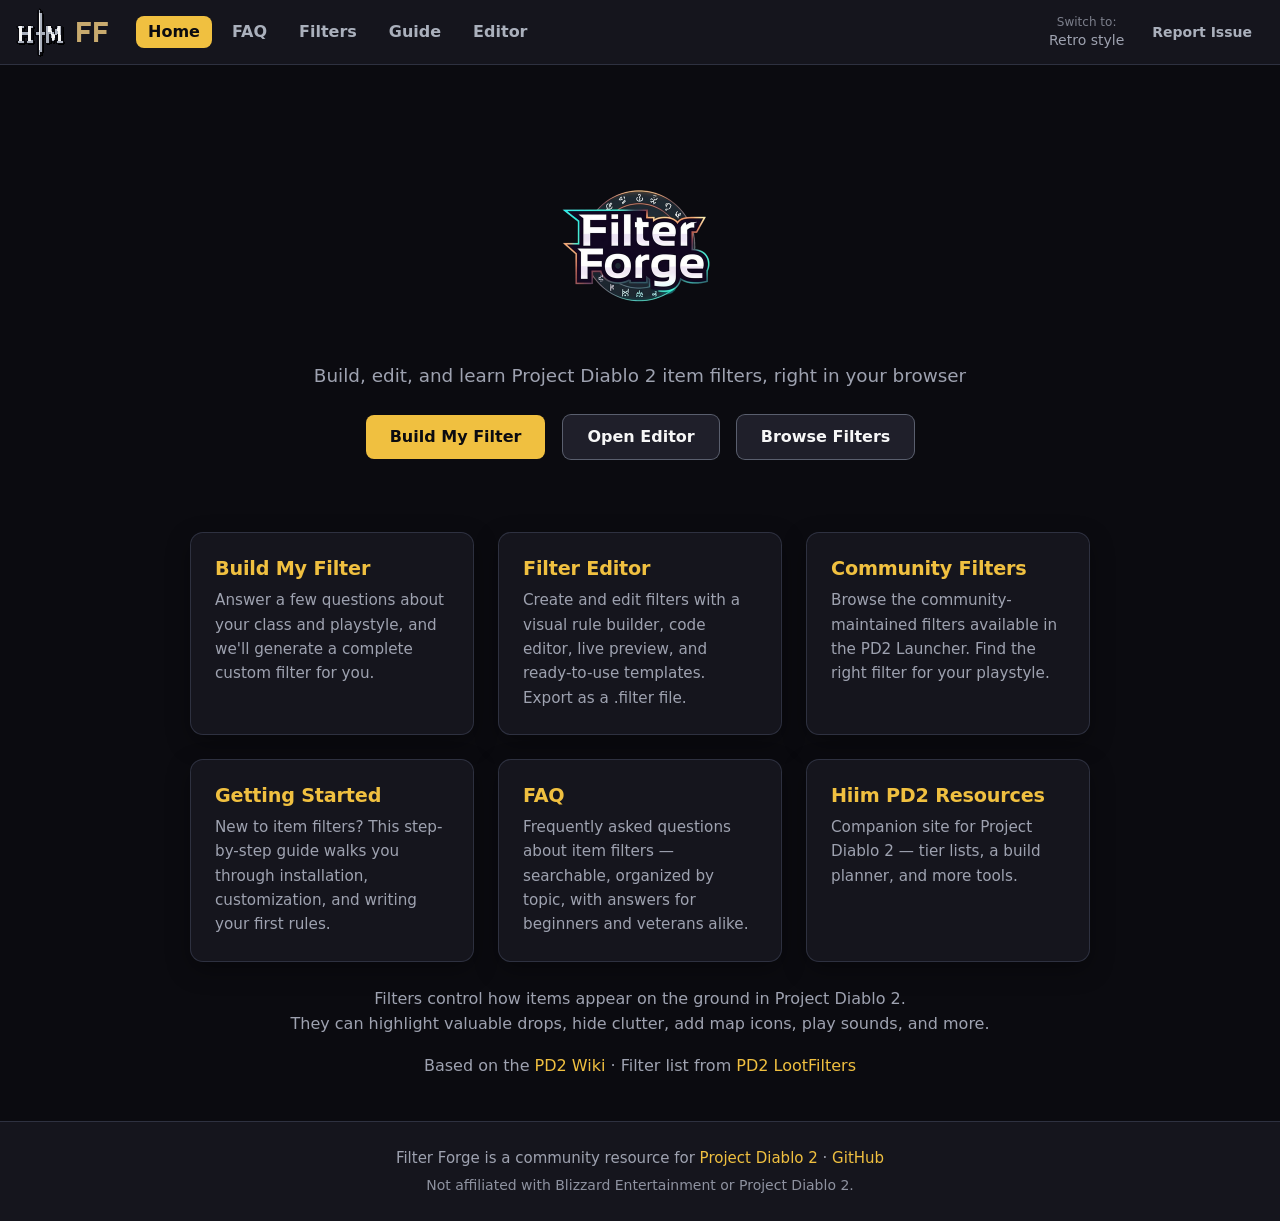
==== commit bb186e0d: "Add a non-affiliation note to the footer and use hiimpd2.com Footers now say the site is not affilia" ====
--- a/index.html
+++ b/index.html
@@ -17,6 +17,12 @@
   <meta property="og:title" content="Filter Forge — PD2 Item Filter Resource">
   <meta property="og:description" content="Build, edit, and learn Project Diablo 2 item filters in your browser.">
   <meta property="og:type" content="website">
+  <meta property="og:url" content="https://maaaaaarrk.github.io/FilterForge/">
+  <meta property="og:image" content="https://maaaaaarrk.github.io/FilterForge/splash.png">
+  <meta property="og:image:width" content="800">
+  <meta property="og:image:height" content="450">
+  <meta name="twitter:card" content="summary_large_image">
+  <link rel="canonical" href="https://maaaaaarrk.github.io/FilterForge/">
   <script src="js/theme.js"></script>
   <link rel="stylesheet" href="css/main.css">
 </head>
@@ -82,9 +88,9 @@
           </a>
         </div>
         <div class="card">
-          <a href="https://maaaaaarrk.github.io/Hiim-PD2-Resources/" target="_blank" rel="noopener">
+          <a href="https://hiimpd2.com" target="_blank" rel="noopener">
             <h2>Hiim PD2 Resources</h2>
-            <p>Companion tools and resources for Project Diablo 2 — runeword calculator, item database, and more.</p>
+            <p>Companion site for Project Diablo 2 — tier lists, a build planner, and more tools.</p>
           </a>
         </div>
       </div>
@@ -102,6 +108,7 @@
 
   <footer class="footer">
     <p>Filter Forge is a community resource for <a href="https://www.projectdiablo2.com/" target="_blank" rel="noopener">Project Diablo 2</a> &middot; <a href="https://github.com/Maaaaaarrk/FilterForge" target="_blank" rel="noopener">GitHub</a></p>
+    <p class="footer-note">Not affiliated with Blizzard Entertainment or Project Diablo 2.</p>
   </footer>
 
   <script src="js/shared.js"></script>
--- a/css/main.css
+++ b/css/main.css
@@ -541,6 +541,12 @@
   margin: 0;
 }
 
+.footer .footer-note {
+  margin-top: var(--space-1);
+  font-size: 0.875rem;
+  color: var(--text-dim);
+}
+
 .footer a {
   color: var(--accent);
 }
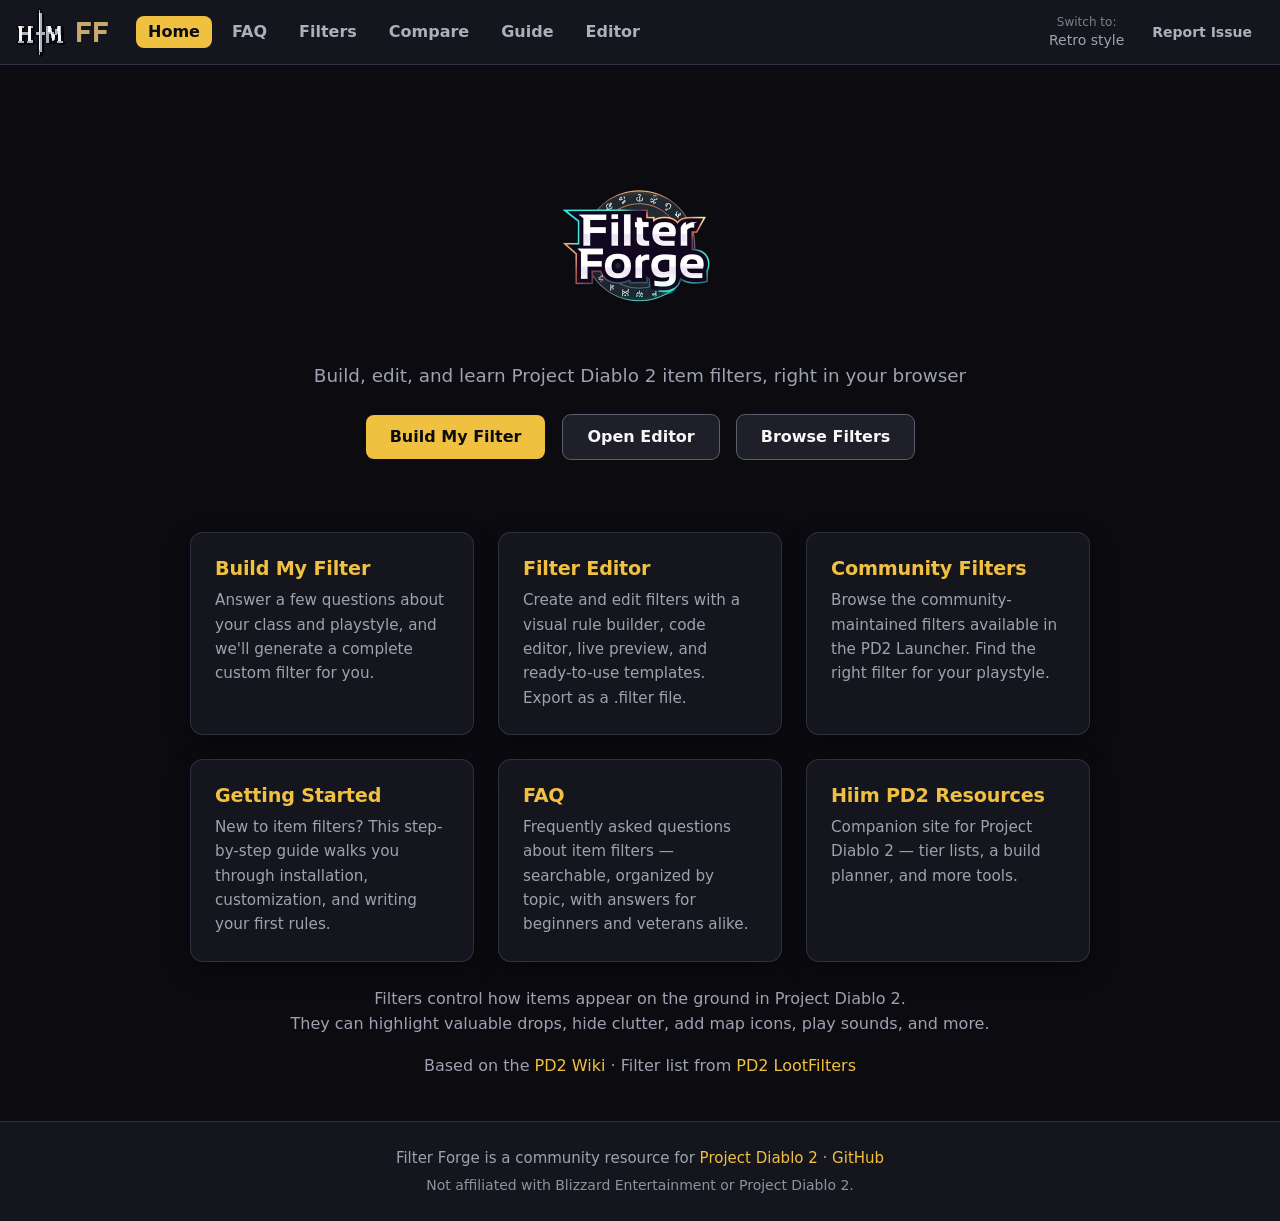
==== commit 9cd4a902: "Add a Compare page: every community filter's labels side by side New tab after Filters. One column p" ====
--- a/index.html
+++ b/index.html
@@ -36,6 +36,7 @@
       <li><a href="index.html">Home</a></li>
       <li><a href="faq.html">FAQ</a></li>
       <li><a href="filters.html">Filters</a></li>
+      <li><a href="compare.html">Compare</a></li>
       <li><a href="guide.html">Guide</a></li>
       <li><a href="editor.html">Editor</a></li>
       <li class="nav-theme-item"><button type="button" class="theme-toggle" aria-label="Switch to the retro style" title="Switch to the retro style"><span class="theme-toggle-hint">Switch to:</span> <span class="theme-toggle-label">Retro style</span></button></li>
